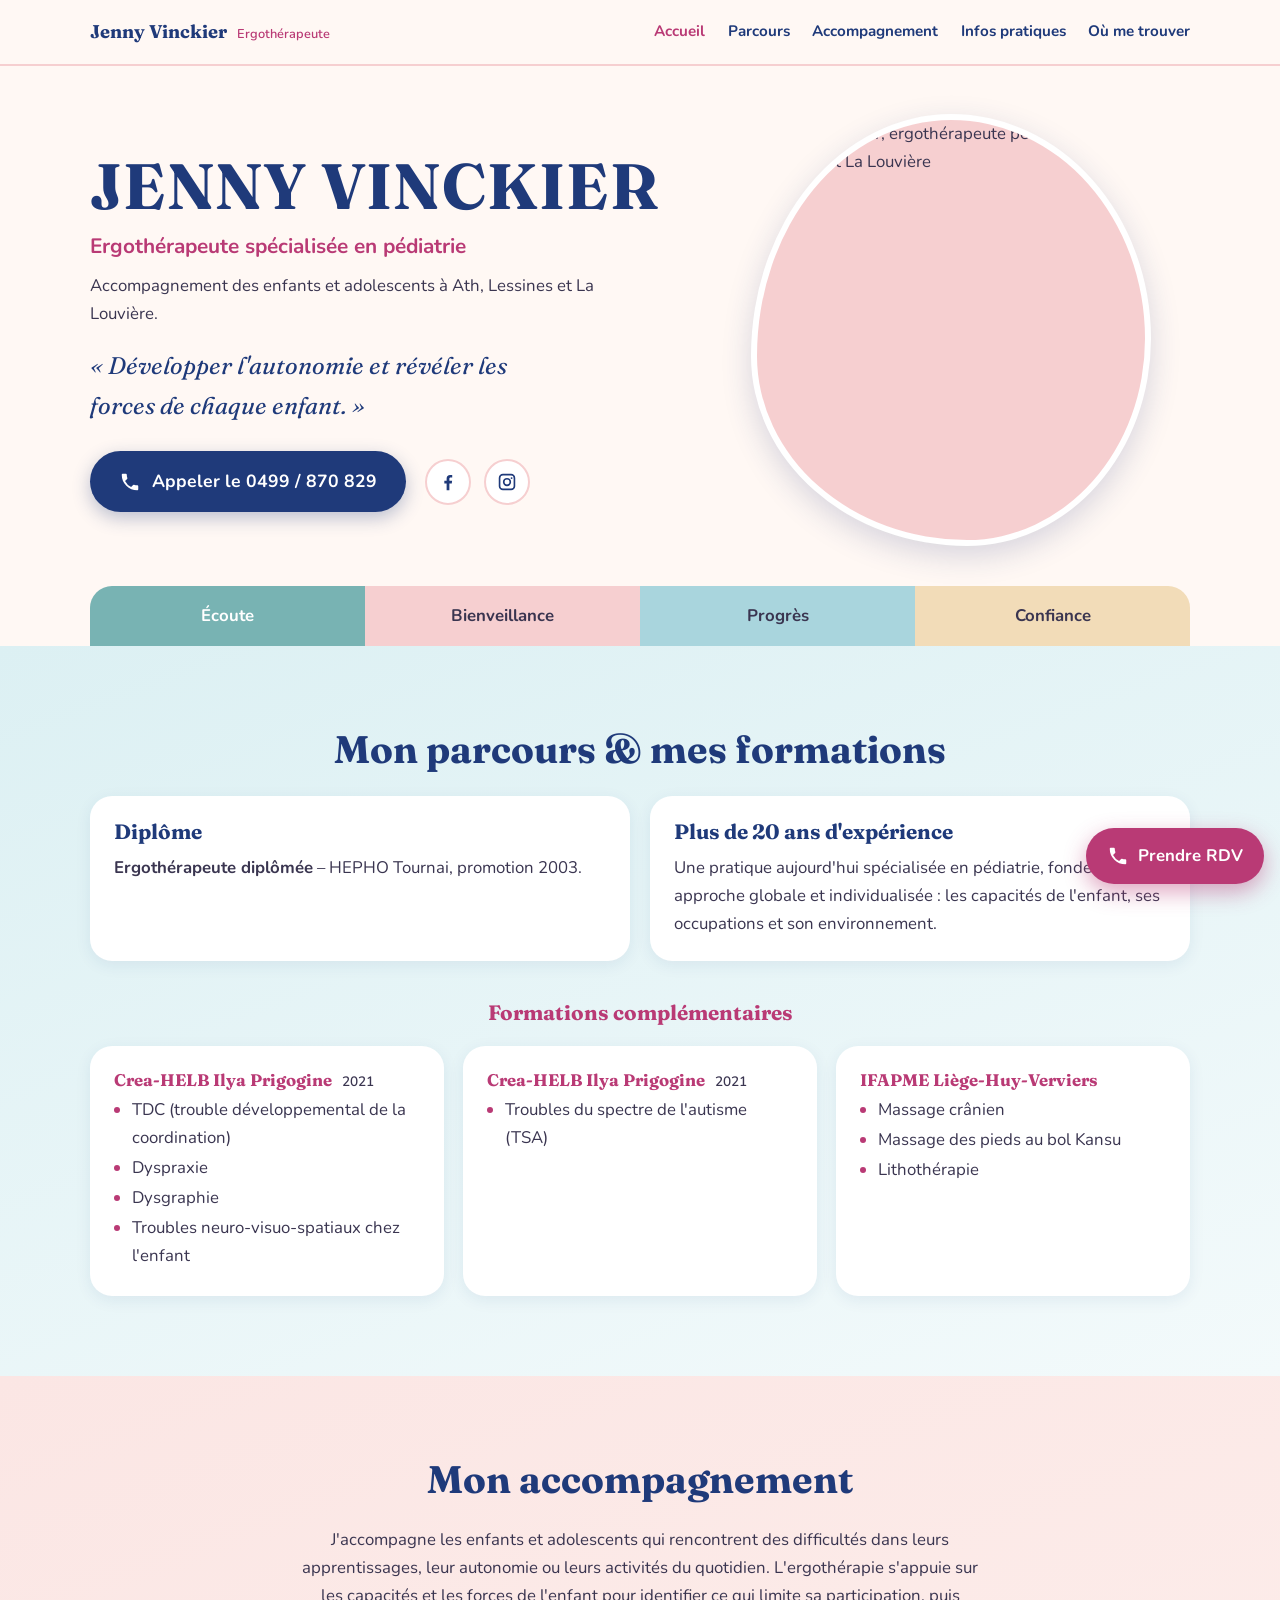
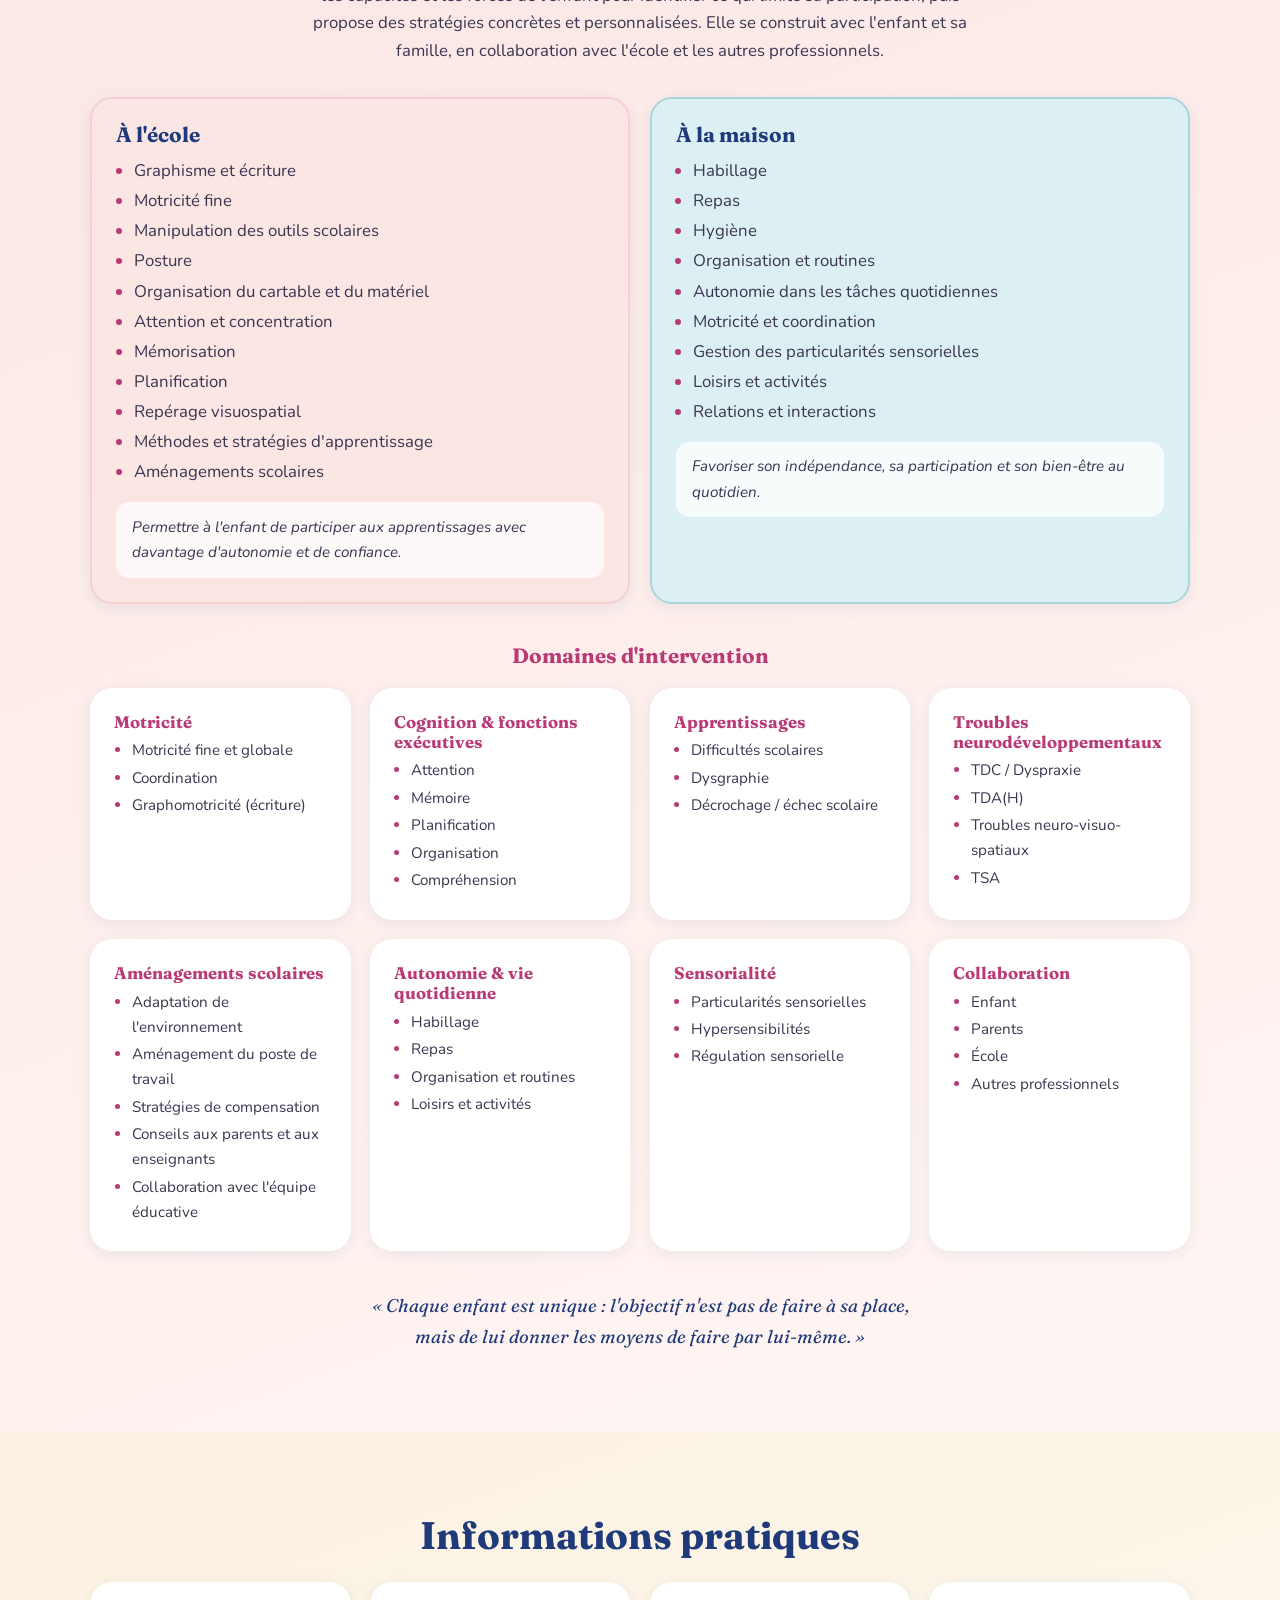
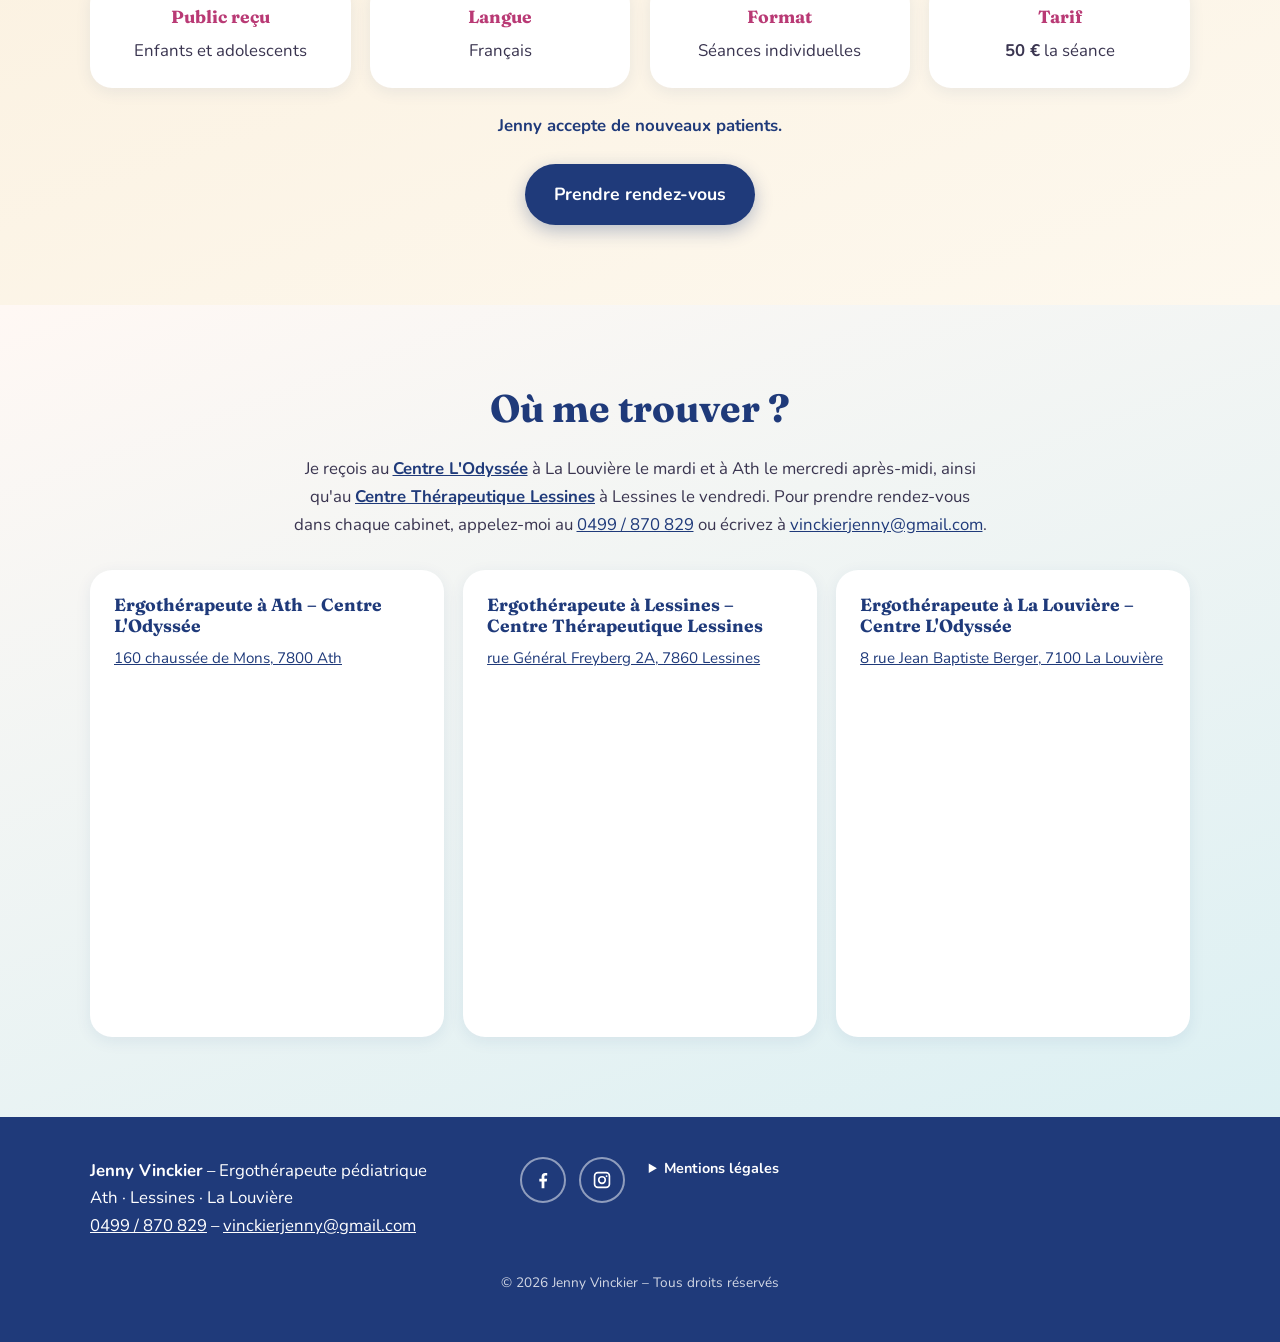
==== index.html @ 3a3913d2 "Add files via upload" ====
<!DOCTYPE html>
<html lang="fr">
<head>
<meta charset="UTF-8">
<meta name="viewport" content="width=device-width, initial-scale=1">
<title>Ergothérapeute enfant Ath, Lessines, La Louvière | Jenny Vinckier</title>
<meta name="description" content="Jenny Vinckier, ergothérapeute spécialisée en pédiatrie à Ath, Lessines et La Louvière. Accompagnement des enfants et adolescents : motricité, apprentissages, autonomie, sensorialité. 50 € la séance. Tél. 0499 870 829.">
<meta name="robots" content="index, follow">
<link rel="canonical" href="https://jennyvinckier-ergotherapeute.github.io/">
<meta property="og:type" content="website">
<meta property="og:title" content="Jenny Vinckier – Ergothérapeute pédiatrique à Ath, Lessines et La Louvière">
<meta property="og:description" content="Développer l'autonomie et révéler les forces de chaque enfant.">
<meta property="og:image" content="images/photo-jenny.jpg">
<meta property="og:locale" content="fr_BE">
<link rel="preconnect" href="https://fonts.googleapis.com">
<link rel="preconnect" href="https://fonts.gstatic.com" crossorigin>
<link href="https://fonts.googleapis.com/css2?family=Fraunces:opsz,wght@9..144,500;9..144,700&family=Nunito:wght@400;600;700&display=swap" rel="stylesheet">
<link rel="stylesheet" href="style.css">
<script type="application/ld+json">
{
  "@context": "https://schema.org",
  "@type": "MedicalBusiness",
  "name": "Jenny Vinckier – Ergothérapeute pédiatrique",
  "description": "Ergothérapeute spécialisée en pédiatrie : accompagnement des enfants et adolescents à Ath, Lessines et La Louvière.",
  "medicalSpecialty": "Ergothérapie pédiatrique",
  "telephone": "+32499870829",
  "email": "vinckierjenny@gmail.com",
  "priceRange": "50 €",
  "image": "https://jennyvinckier-ergotherapeute.github.io/images/photo-jenny.jpg",
  "url": "https://jennyvinckier-ergotherapeute.github.io/",
  "founder": { "@type": "Person", "name": "Jenny Vinckier", "jobTitle": "Ergothérapeute" },
  "areaServed": [
    { "@type": "City", "name": "Ath" },
    { "@type": "City", "name": "Lessines" },
    { "@type": "City", "name": "La Louvière" }
  ],
  "location": [
    { "@type": "Place", "name": "Centre L'Odyssée Ath", "address": { "@type": "PostalAddress", "streetAddress": "160 chaussée de Mons", "postalCode": "7800", "addressLocality": "Ath", "addressCountry": "BE" } },
    { "@type": "Place", "name": "Centre Thérapeutique Lessines", "address": { "@type": "PostalAddress", "streetAddress": "rue Général Freyberg 2A", "postalCode": "7860", "addressLocality": "Lessines", "addressCountry": "BE" } },
    { "@type": "Place", "name": "Centre L'Odyssée La Louvière", "address": { "@type": "PostalAddress", "streetAddress": "8 rue Jean Baptiste Berger", "postalCode": "7100", "addressLocality": "La Louvière", "addressCountry": "BE" } }
  ],
  "sameAs": [
    "https://www.facebook.com/profile.php?id=100088983528540",
    "https://www.instagram.com/jennyvinckier_ergo/"
  ]
}
</script>
</head>
<body>

<header class="site-header">
  <div class="wrap header-in">
    <a href="#accueil" class="brand">Jenny Vinckier <span>Ergothérapeute</span></a>
    <button class="burger" aria-label="Ouvrir le menu" aria-expanded="false" aria-controls="menu"><span></span><span></span><span></span></button>
    <nav id="menu" class="menu" aria-label="Navigation principale">
      <a href="#accueil">Accueil</a>
      <a href="#parcours">Parcours</a>
      <a href="#accompagnement">Accompagnement</a>
      <a href="#infos">Infos pratiques</a>
      <a href="#contact">Où me trouver</a>
    </nav>
  </div>
</header>

<main>
<!-- ACCUEIL -->
<section id="accueil" class="hero">
  <div class="wrap hero-in">
    <div class="hero-text">
      <h1>Jenny Vinckier<small>Ergothérapeute spécialisée en pédiatrie</small></h1>
      <p class="lead">Accompagnement des enfants et adolescents à Ath, Lessines et La Louvière.</p>
      <blockquote>« Développer l'autonomie et révéler les forces de chaque enfant. »</blockquote>
      <div class="hero-actions">
        <a class="btn" href="tel:+32499870829">
          <svg viewBox="0 0 24 24" aria-hidden="true"><path d="M6.6 10.8a15 15 0 0 0 6.6 6.6l2.2-2.2a1 1 0 0 1 1-.25 11 11 0 0 0 3.6.6 1 1 0 0 1 1 1V20a1 1 0 0 1-1 1A17 17 0 0 1 3 4a1 1 0 0 1 1-1h3.5a1 1 0 0 1 1 1c0 1.25.2 2.45.6 3.6a1 1 0 0 1-.25 1z"/></svg>
          Appeler le 0499 / 870 829
        </a>
        <div class="social">
          <a href="https://www.facebook.com/profile.php?id=100088983528540" target="_blank" rel="noopener" aria-label="Facebook de Jenny Vinckier"><svg viewBox="0 0 24 24"><path d="M13.5 21v-7.5h2.6l.4-3h-3V8.6c0-.9.3-1.5 1.5-1.5h1.6V4.4c-.3 0-1.2-.1-2.3-.1-2.3 0-3.8 1.4-3.8 3.9v2.3H8v3h2.5V21z"/></svg></a>
          <a href="https://www.instagram.com/jennyvinckier_ergo/" target="_blank" rel="noopener" aria-label="Instagram de Jenny Vinckier"><svg viewBox="0 0 24 24"><path d="M7.5 3h9A4.5 4.5 0 0 1 21 7.5v9a4.5 4.5 0 0 1-4.5 4.5h-9A4.5 4.5 0 0 1 3 16.5v-9A4.5 4.5 0 0 1 7.5 3zm0 1.8A2.7 2.7 0 0 0 4.8 7.5v9a2.7 2.7 0 0 0 2.7 2.7h9a2.7 2.7 0 0 0 2.7-2.7v-9a2.7 2.7 0 0 0-2.7-2.7zM12 7.5a4.5 4.5 0 1 1 0 9 4.5 4.5 0 0 1 0-9zm0 1.8a2.7 2.7 0 1 0 0 5.4 2.7 2.7 0 0 0 0-5.4zm5-2.6a1.05 1.05 0 1 1 0 2.1 1.05 1.05 0 0 1 0-2.1z"/></svg></a>
        </div>
      </div>
    </div>
    <div class="hero-photo">
      <img src="images/photo-jenny.jpg" alt="Jenny Vinckier, ergothérapeute pédiatrique à Ath, Lessines et La Louvière" width="480" height="520">
    </div>
  </div>
  <img class="hero-ginkgo" src="images/ginkgo-hero.png" alt="" aria-hidden="true" loading="lazy">
  <ul class="values wrap" aria-label="Mes valeurs">
    <li class="v1">Écoute</li><li class="v2">Bienveillance</li><li class="v3">Progrès</li><li class="v4">Confiance</li>
  </ul>
</section>

<!-- PARCOURS -->
<section id="parcours" class="band band-blue">
  <div class="wrap">
    <h2>Mon parcours &amp; mes formations</h2>
    <div class="grid-2">
      <article class="card">
        <h3>Diplôme</h3>
        <p><strong>Ergothérapeute diplômée</strong> – HEPHO Tournai, promotion 2003.</p>
      </article>
      <article class="card">
        <h3>Plus de 20 ans d'expérience</h3>
        <p>Une pratique aujourd'hui spécialisée en pédiatrie, fondée sur une approche globale et individualisée : les capacités de l'enfant, ses occupations et son environnement.</p>
      </article>
    </div>
    <h3 class="sub">Formations complémentaires</h3>
    <div class="formations">
      <article class="card formation">
        <img src="images/logo-crea.png" alt="Logo Crea-HELB Ilya Prigogine" width="114" height="72">
        <div><h4>Crea-HELB Ilya Prigogine <em>2021</em></h4>
          <ul><li>TDC (trouble développemental de la coordination)</li><li>Dyspraxie</li><li>Dysgraphie</li><li>Troubles neuro-visuo-spatiaux chez l'enfant</li></ul></div>
      </article>
      <article class="card formation">
        <img src="images/logo-crea.png" alt="Logo Crea-HELB Ilya Prigogine" width="114" height="72">
        <div><h4>Crea-HELB Ilya Prigogine <em>2021</em></h4>
          <ul><li>Troubles du spectre de l'autisme (TSA)</li></ul></div>
      </article>
      <article class="card formation">
        <img src="images/logo-ifapme.png" alt="Logo IFAPME Liège-Huy-Verviers" width="95" height="72">
        <div><h4>IFAPME Liège-Huy-Verviers</h4>
          <ul><li>Massage crânien</li><li>Massage des pieds au bol Kansu</li><li>Lithothérapie</li></ul></div>
      </article>
    </div>
  </div>
</section>

<!-- ACCOMPAGNEMENT -->
<section id="accompagnement" class="band band-pink">
  <div class="wrap">
    <h2>Mon accompagnement</h2>
    <p class="intro">J'accompagne les enfants et adolescents qui rencontrent des difficultés dans leurs apprentissages, leur autonomie ou leurs activités du quotidien. L'ergothérapie s'appuie sur les capacités et les forces de l'enfant pour identifier ce qui limite sa participation, puis propose des stratégies concrètes et personnalisées. Elle se construit avec l'enfant et sa famille, en collaboration avec l'école et les autres professionnels.</p>
    <div class="grid-2">
      <article class="card tint-pink">
        <img class="deco" src="images/icon-ecole.png" alt="Illustration d'une école" width="72" height="72">
        <h3>À l'école</h3>
        <ul>
          <li>Graphisme et écriture</li><li>Motricité fine</li><li>Manipulation des outils scolaires</li><li>Posture</li><li>Organisation du cartable et du matériel</li><li>Attention et concentration</li><li>Mémorisation</li><li>Planification</li><li>Repérage visuospatial</li><li>Méthodes et stratégies d'apprentissage</li><li>Aménagements scolaires</li>
        </ul>
        <p class="goal">Permettre à l'enfant de participer aux apprentissages avec davantage d'autonomie et de confiance.</p>
      </article>
      <article class="card tint-blue">
        <img class="deco" src="images/icon-maison.png" alt="Illustration d'une maison" width="72" height="72">
        <h3>À la maison</h3>
        <ul>
          <li>Habillage</li><li>Repas</li><li>Hygiène</li><li>Organisation et routines</li><li>Autonomie dans les tâches quotidiennes</li><li>Motricité et coordination</li><li>Gestion des particularités sensorielles</li><li>Loisirs et activités</li><li>Relations et interactions</li>
        </ul>
        <p class="goal">Favoriser son indépendance, sa participation et son bien-être au quotidien.</p>
      </article>
    </div>

    <h3 class="sub">Domaines d'intervention</h3>
    <div class="domaines">
      <article class="card"><img src="images/icon-motricite.png" alt="Icône motricité : main" width="48" height="48"><h4>Motricité</h4><ul><li>Motricité fine et globale</li><li>Coordination</li><li>Graphomotricité (écriture)</li></ul></article>
      <article class="card"><img src="images/icon-cognition.png" alt="Icône cognition : cerveau" width="48" height="48"><h4>Cognition &amp; fonctions exécutives</h4><ul><li>Attention</li><li>Mémoire</li><li>Planification</li><li>Organisation</li><li>Compréhension</li></ul></article>
      <article class="card"><img src="images/icon-apprentissages.png" alt="Icône apprentissages : livre ouvert" width="48" height="48"><h4>Apprentissages</h4><ul><li>Difficultés scolaires</li><li>Dysgraphie</li><li>Décrochage / échec scolaire</li></ul></article>
      <article class="card"><img src="images/icon-neuro.png" alt="Icône troubles neurodéveloppementaux : étoile" width="48" height="48"><h4>Troubles neurodéveloppementaux</h4><ul><li>TDC / Dyspraxie</li><li>TDA(H)</li><li>Troubles neuro-visuo-spatiaux</li><li>TSA</li></ul></article>
      <article class="card"><img src="images/icon-amenagements.png" alt="Icône aménagements scolaires : cartable" width="48" height="48"><h4>Aménagements scolaires</h4><ul><li>Adaptation de l'environnement</li><li>Aménagement du poste de travail</li><li>Stratégies de compensation</li><li>Conseils aux parents et aux enseignants</li><li>Collaboration avec l'équipe éducative</li></ul></article>
      <article class="card"><img src="images/icon-autonomie.png" alt="Icône autonomie et vie quotidienne : maison" width="48" height="48"><h4>Autonomie &amp; vie quotidienne</h4><ul><li>Habillage</li><li>Repas</li><li>Organisation et routines</li><li>Loisirs et activités</li></ul></article>
      <article class="card"><img src="images/icon-sensorialite.png" alt="Icône sensorialité : oreille" width="48" height="48"><h4>Sensorialité</h4><ul><li>Particularités sensorielles</li><li>Hypersensibilités</li><li>Régulation sensorielle</li></ul></article>
      <article class="card"><img src="images/icon-collaboration.png" alt="Icône collaboration : groupe de personnes" width="48" height="48"><h4>Collaboration</h4><ul><li>Enfant</li><li>Parents</li><li>École</li><li>Autres professionnels</li></ul></article>
    </div>
    <p class="quote">« Chaque enfant est unique : l'objectif n'est pas de faire à sa place, mais de lui donner les moyens de faire par lui-même. »</p>
  </div>
</section>

<!-- INFOS PRATIQUES -->
<section id="infos" class="band band-beige">
  <div class="wrap">
    <h2>Informations pratiques</h2>
    <div class="infos">
      <article class="card"><img src="images/icon-public.png" alt="Icône public : enfants et adolescents" width="48" height="48"><h3>Public reçu</h3><p>Enfants et adolescents</p></article>
      <article class="card"><img src="images/icon-langue.png" alt="Icône langue" width="48" height="48"><h3>Langue</h3><p>Français</p></article>
      <article class="card"><img src="images/icon-format.png" alt="Icône séance individuelle" width="48" height="48"><h3>Format</h3><p>Séances individuelles</p></article>
      <article class="card"><img src="images/icon-tarif.png" alt="Icône tarif" width="48" height="48"><h3>Tarif</h3><p><strong>50 €</strong> la séance</p></article>
    </div>
    <p class="accept">Jenny accepte de nouveaux patients.</p>
    <p class="center"><a class="btn" href="tel:+32499870829">Prendre rendez-vous</a></p>
  </div>
</section>

<!-- CONTACT -->
<section id="contact" class="band band-cream">
  <div class="wrap">
    <h2>Où me trouver ?</h2>
    <p class="intro">Je reçois au <strong><a href="https://www.centre-odyssee.be/" target="_blank">Centre L'Odyssée</a></strong> à La Louvière le mardi et à Ath le mercredi après-midi, ainsi qu'au <strong><a href="https://centre-therapeutique-lessines.be/" target="_blank">Centre Thérapeutique Lessines</a></strong> à Lessines le vendredi. Pour prendre rendez-vous dans chaque cabinet, appelez-moi au <a href="tel:+32499870829">0499 / 870 829</a> ou écrivez à <a href="mailto:vinckierjenny@gmail.com">vinckierjenny@gmail.com</a>.</p>
    <div class="maps">
      <article class="card">
        <h3>Ergothérapeute à Ath – Centre L'Odyssée</h3><p class="addr"><a href="https://maps.app.goo.gl/SkFaLU2cPeMNCZD1A" target="_blank" rel="noopener">160 chaussée de Mons, 7800 Ath</a></p>
        <iframe title="Carte Google Maps : Centre L'Odyssée, Ath" loading="lazy" referrerpolicy="no-referrer-when-downgrade" src="https://www.google.com/maps?q=Centre%20L%27Odyss%C3%A9e%2C%20160%20chauss%C3%A9e%20de%20Mons%2C%207800%20Ath%2C%20Belgique&output=embed"></iframe>
      </article>
      <article class="card">
        <h3>Ergothérapeute à Lessines – Centre Thérapeutique Lessines</h3><p class="addr"><a href="https://www.google.com/maps/search/?api=1&amp;query=rue%20G%C3%A9n%C3%A9ral%20Freyberg%202A%2C%207860%20Lessines" target="_blank" rel="noopener">rue Général Freyberg 2A, 7860 Lessines</a></p>
        <iframe title="Carte Google Maps : Centre Thérapeutique Lessines" loading="lazy" referrerpolicy="no-referrer-when-downgrade" src="https://www.google.com/maps?q=Centre%20Th%C3%A9rapeutique%2C%20rue%20G%C3%A9n%C3%A9ral%20Freyberg%202A%2C%207860%20Lessines%2C%20Belgique&output=embed"></iframe>
      </article>
      <article class="card">
        <h3>Ergothérapeute à La Louvière – Centre L'Odyssée</h3><p class="addr"><a href="https://www.google.com/maps/search/?api=1&amp;query=8%20rue%20Jean%20Baptiste%20Berger%2C%207100%20La%20Louvi%C3%A8re" target="_blank" rel="noopener">8 rue Jean Baptiste Berger, 7100 La Louvière</a></p>
        <iframe title="Carte Google Maps : La Louvière" loading="lazy" referrerpolicy="no-referrer-when-downgrade" src="https://www.google.com/maps?q=Centre%20L%27Odyss%C3%A9e%2C%208%20rue%20Jean%20Baptiste%20Berger%2C%207100%20La%20Louvi%C3%A8re%2C%20Belgique&output=embed"></iframe>
      </article>
    </div>
  </div>
</section>
</main>

<footer class="site-footer">
  <div class="wrap foot-in">
    <div>
      <strong>Jenny Vinckier</strong> – Ergothérapeute pédiatrique<br>
      Ath · Lessines · La Louvière<br>
      <a href="tel:+32499870829">0499 / 870 829</a> – <a href="mailto:vinckierjenny@gmail.com">vinckierjenny@gmail.com</a>
    </div>
    <div class="social">
      <a href="https://www.facebook.com/profile.php?id=100088983528540" target="_blank" rel="noopener" aria-label="Facebook"><svg viewBox="0 0 24 24"><path d="M13.5 21v-7.5h2.6l.4-3h-3V8.6c0-.9.3-1.5 1.5-1.5h1.6V4.4c-.3 0-1.2-.1-2.3-.1-2.3 0-3.8 1.4-3.8 3.9v2.3H8v3h2.5V21z"/></svg></a>
      <a href="https://www.instagram.com/jennyvinckier_ergo/" target="_blank" rel="noopener" aria-label="Instagram"><svg viewBox="0 0 24 24"><path d="M7.5 3h9A4.5 4.5 0 0 1 21 7.5v9a4.5 4.5 0 0 1-4.5 4.5h-9A4.5 4.5 0 0 1 3 16.5v-9A4.5 4.5 0 0 1 7.5 3zm0 1.8A2.7 2.7 0 0 0 4.8 7.5v9a2.7 2.7 0 0 0 2.7 2.7h9a2.7 2.7 0 0 0 2.7-2.7v-9a2.7 2.7 0 0 0-2.7-2.7zM12 7.5a4.5 4.5 0 1 1 0 9 4.5 4.5 0 0 1 0-9zm0 1.8a2.7 2.7 0 1 0 0 5.4 2.7 2.7 0 0 0 0-5.4zm5-2.6a1.05 1.05 0 1 1 0 2.1 1.05 1.05 0 0 1 0-2.1z"/></svg></a>
    </div>
    <details class="legal">
      <summary>Mentions légales</summary>
      <p>Éditrice du site : Jenny Vinckier, ergothérapeute. Contact : vinckierjenny@gmail.com – 0499 / 870 829. <!--N° d'entreprise (BCE) : [à compléter]. N° INAMI : [à compléter]. -->Hébergement : GitHub Pages (GitHub, Inc., San Francisco, États-Unis). Les cartes sont fournies par Google Maps. Ce site ne remplace pas un avis médical. Photos et illustrations : © Jenny Vinckier.</p>
    </details>
  </div>
  <p class="copy">© <span id="year">2026</span> Jenny Vinckier – Tous droits réservés</p>
</footer>

<a class="fab" href="tel:+32499870829" aria-label="Prendre rendez-vous par téléphone">
  <svg viewBox="0 0 24 24" aria-hidden="true"><path d="M6.6 10.8a15 15 0 0 0 6.6 6.6l2.2-2.2a1 1 0 0 1 1-.25 11 11 0 0 0 3.6.6 1 1 0 0 1 1 1V20a1 1 0 0 1-1 1A17 17 0 0 1 3 4a1 1 0 0 1 1-1h3.5a1 1 0 0 1 1 1c0 1.25.2 2.45.6 3.6a1 1 0 0 1-.25 1z"/></svg>
  Prendre RDV
</a>

<script src="script.js"></script>
</body>
</html>
---- style.css ----
:root{
  --navy:#1f3a7a;      /* titre "Jenny Vinckier" */
  --magenta:#b93a75;   /* sous-titres */
  --rose:#f6cfd0;      /* saumon / rose du flyer */
  --rose-l:#fbe6e4;
  --bleu:#a9d5dd;      /* bleu pastel */
  --bleu-l:#dcf0f3;
  --beige:#f2dcb8;
  --beige-l:#fbf1e0;
  --teal:#78b3b3;
  --creme:#fff8f4;
  --texte:#3a3550;
  --r:22px;
  font-size:100%;
}
*{box-sizing:border-box;margin:0}
html{scroll-behavior:smooth;scroll-padding-top:76px}
body{font-family:'Nunito',system-ui,sans-serif;color:var(--texte);background:var(--creme);line-height:1.65;font-size:1.05rem}
img{max-width:100%;height:auto;display:block}
img.hidden{display:none}
a{color:var(--navy)}
h1,h2,h3,h4{font-family:'Fraunces',Georgia,serif;color:var(--navy);line-height:1.2}
h2{font-size:clamp(1.7rem,4.5vw,2.4rem);text-align:center;margin-bottom:1.5rem}
h3{font-size:1.3rem;margin-bottom:.6rem}
h4{font-size:1.05rem;color:var(--magenta);margin-bottom:.4rem}
h3.sub{text-align:center;margin:2.5rem 0 1.2rem;color:var(--magenta)}
ul{padding-left:1.1rem}
li::marker{color:var(--magenta)}
li{margin:.15rem 0}
.wrap{width:min(1100px,100% - 2rem);margin-inline:auto}
:focus-visible{outline:3px solid var(--navy);outline-offset:3px}

/* Header */
.site-header{position:sticky;top:0;z-index:50;background:rgba(255,248,244,.94);backdrop-filter:blur(8px);border-bottom:2px solid var(--rose)}
.header-in{display:flex;align-items:center;justify-content:space-between;min-height:64px}
.brand{font-family:'Fraunces',serif;font-weight:700;color:var(--navy);text-decoration:none;font-size:1.15rem}
.brand span{font-family:'Nunito',sans-serif;font-weight:600;font-size:.8rem;color:var(--magenta);margin-left:.4rem}
.burger{display:flex;flex-direction:column;gap:5px;background:none;border:0;padding:.6rem;cursor:pointer}
.burger span{width:26px;height:3px;border-radius:3px;background:var(--navy);transition:.25s}
.burger[aria-expanded="true"] span:nth-child(1){transform:translateY(8px) rotate(45deg)}
.burger[aria-expanded="true"] span:nth-child(2){opacity:0}
.burger[aria-expanded="true"] span:nth-child(3){transform:translateY(-8px) rotate(-45deg)}
.menu{position:absolute;top:100%;left:0;right:0;background:var(--creme);display:none;flex-direction:column;padding:.5rem 1rem 1rem;border-bottom:2px solid var(--rose)}
.menu.open{display:flex}
.menu a{padding:.8rem .5rem;text-decoration:none;font-weight:700;border-bottom:1px dashed var(--rose)}
.menu a.active{color:var(--magenta)}

/* Hero */
.hero{background:radial-gradient(circle at 90% 5%,var(--bleu) 0,transparent 40%),radial-gradient(circle at 0 30%,var(--rose) 0,transparent 45%),var(--creme);padding:2rem 0 0}
.hero-in{display:grid;gap:2rem;align-items:center}
.hero-photo{order:-1;justify-self:center;width:min(300px,75%)}
.hero-photo img{aspect-ratio:1/1.08;object-fit:cover;border-radius:50% 50% 46% 54%/56% 52% 48% 44%;border:6px solid #fff;box-shadow:0 10px 30px rgba(31,58,122,.18);background:var(--rose)}
h1{font-size:clamp(2.4rem,9vw,4rem);text-transform:uppercase;letter-spacing:.02em;text-align:center}
h1 small{display:block;text-transform:none;font-family:'Nunito',sans-serif;font-size:clamp(1rem,3.4vw,1.3rem);letter-spacing:0;color:var(--magenta);margin-top:.6rem;font-weight:700}
.hero-text{text-align:center}
.lead{margin:.8rem 0 1.2rem}
blockquote{font-family:'Fraunces',serif;font-style:italic;font-size:clamp(1.15rem,3.6vw,1.5rem);color:var(--navy);margin:0 auto 1.6rem;max-width:30ch}
.hero-actions{display:flex;flex-direction:column;align-items:center;gap:1.2rem}
.btn{display:inline-flex;align-items:center;gap:.7rem;background:var(--navy);color:#fff;text-decoration:none;font-weight:700;font-size:1.1rem;padding:1rem 1.8rem;border-radius:999px;box-shadow:0 6px 18px rgba(31,58,122,.3);transition:transform .2s}
.btn:hover{transform:translateY(-2px)}
.btn svg{width:22px;height:22px;fill:currentColor}
.social{display:flex;gap:.8rem;justify-content:center}
.social a{width:46px;height:46px;border-radius:50%;background:#fff;border:2px solid var(--rose);display:grid;place-items:center;transition:.2s}
.social a:hover{background:var(--rose)}
.social svg{width:22px;height:22px;fill:var(--navy)}
.values{list-style:none;padding:0;display:grid;grid-template-columns:1fr 1fr;margin-top:2.5rem;border-radius:var(--r) var(--r) 0 0;overflow:hidden;text-align:center;font-weight:700}
.values li{padding:1rem .5rem;margin:0}
.v1{background:var(--teal);color:#fff}.v2{background:var(--rose)}.v3{background:var(--bleu)}.v4{background:var(--beige)}

/* Bandes */
.band{padding:3.5rem 0}
.band-blue{background:linear-gradient(160deg,var(--bleu-l),var(--bleu-l) 60%,#eaf6f8)}
.band-pink{background:linear-gradient(160deg,var(--rose-l),#fff1ee)}
.band-beige{background:linear-gradient(160deg,var(--beige-l),#fdf6ea)}
.intro{max-width:70ch;margin:0 auto 2rem;text-align:center}
.center{text-align:center;margin-top:1.5rem}

/* Cartes */
.grid-2,.formations,.domaines,.infos,.maps{display:grid;gap:1.2rem}
.card{background:#fff;border-radius:var(--r);padding:1.5rem;box-shadow:0 4px 16px rgba(31,58,122,.08);position:relative}
.card.tint-pink{background:var(--rose-l);border:2px solid var(--rose)}
.card.tint-blue{background:var(--bleu-l);border:2px solid var(--bleu)}
.card>.deco{width:64px;height:64px;object-fit:contain;margin-bottom:.6rem}
.goal{margin-top:1rem;padding:.8rem 1rem;border-radius:14px;background:rgba(255,255,255,.75);font-style:italic;font-size:.95rem}
.formation{display:flex;gap:1rem;align-items:flex-start}
.formation img{width:64px;height:64px;object-fit:contain;flex:none}
.formation h4 em{font-style:normal;color:var(--texte);font-family:'Nunito',sans-serif;font-weight:600;font-size:.85rem;margin-left:.4rem}
.domaines .card img,.infos .card img{width:48px;height:48px;object-fit:contain;margin-bottom:.5rem}
.domaines ul{font-size:.95rem}
.infos .card{text-align:center}
.infos .card img{margin-inline:auto}
.infos h3{font-size:1.1rem;color:var(--magenta)}
.accept{text-align:center;font-weight:700;margin-top:1.5rem;color:var(--navy)}
.quote{text-align:center;font-family:'Fraunces',serif;font-style:italic;color:var(--navy);font-size:1.15rem;margin:2.5rem auto 0;max-width:46ch}
.maps iframe{width:100%;height:280px;border:0;border-radius:14px;margin-top:.4rem}
.maps h3{font-size:1.1rem}

/* Footer */
.site-footer{background:var(--navy);color:#fff;padding:2.5rem 0 5.5rem}
.site-footer a{color:#fff}
.foot-in{display:grid;gap:1.5rem}
.site-footer .social a{background:transparent;border-color:rgba(255,255,255,.5)}
.site-footer .social svg{fill:#fff}
.site-footer .social a:hover{background:rgba(255,255,255,.15)}
.social{justify-content:flex-start}
.hero .social{justify-content:center}
.legal{font-size:.9rem}
.legal summary{cursor:pointer;font-weight:700}
.legal p{margin-top:.6rem;opacity:.9}
.copy{text-align:center;font-size:.85rem;opacity:.8;margin-top:2rem}

/* Bouton flottant */
.fab{position:fixed;right:1rem;bottom:1rem;z-index:60;display:flex;align-items:center;gap:.6rem;background:var(--magenta);color:#fff;text-decoration:none;font-weight:700;padding:.9rem 1.3rem;border-radius:999px;box-shadow:0 8px 22px rgba(185,58,117,.45)}
.fab svg{width:22px;height:22px;fill:#fff}
.fab:hover{filter:brightness(1.08)}

/* Tablette / PC */
@media(min-width:768px){
  .burger{display:none}
  .menu{position:static;display:flex;flex-direction:row;gap:1.4rem;padding:0;border:0;background:none}
  .menu a{border:0;padding:.4rem 0;font-size:.95rem}
  .menu a:hover{color:var(--magenta)}
  .hero{padding-top:3rem}
  .hero-in{grid-template-columns:1.2fr 1fr;gap:3rem}
  .hero-photo{order:0;width:100%;max-width:400px}
  .hero-text{text-align:left}
  h1{text-align:left}
  blockquote{margin-inline:0}
  .hero-actions{flex-direction:row;align-items:center}
  .values{grid-template-columns:repeat(4,1fr)}
  .band{padding:5rem 0}
  .grid-2{grid-template-columns:1fr 1fr}
  .formations{grid-template-columns:repeat(3,1fr)}
  .formation{flex-direction:column}
  .domaines{grid-template-columns:repeat(2,1fr)}
  .infos{grid-template-columns:repeat(4,1fr)}
  .maps{grid-template-columns:repeat(3,1fr)}
  .maps iframe{height:320px}
  .foot-in{grid-template-columns:1.5fr auto 2fr;align-items:start}
  .site-footer{padding-bottom:3rem}
}
@media(min-width:1000px){.domaines{grid-template-columns:repeat(4,1fr)}}
@media(prefers-reduced-motion:reduce){html{scroll-behavior:auto}*{transition:none!important}}

/* ===== Fonds décoratifs =====
   - bg-base.svg : fond "papier" pastel fourni, utilisé pour l'accueil
   - ginkgo-hero.png : branche de ginkgo fournie, posée dans l'accueil
   - deco-leaf / deco-heart / deco-bear : petites touches fines et discrètes
     (opacité déjà réglée dans les SVG eux-mêmes) pour les autres sections */
.addr{font-size:.95rem;margin-bottom:.4rem}

.hero{position:relative;overflow:hidden;background:url(images/bg-base.svg) top center/cover no-repeat,var(--creme)}
.hero-ginkgo{position:absolute;top:-4px;right:-16px;width:120px;pointer-events:none;z-index:0;opacity:.75}
.hero-in,.hero .values{position:relative;z-index:1}

.band{background-repeat:no-repeat;background-color:var(--creme)}
.band-blue{background:url(images/deco-leaf.svg) top right 18px/110px auto no-repeat,linear-gradient(160deg,var(--bleu-l),#f3fafb)}
.band-pink{background:url(images/deco-bear.svg) bottom left 18px/100px auto no-repeat,linear-gradient(160deg,var(--rose-l),#fff6f3)}
.band-beige{background:url(images/deco-heart.svg) top right 18px/90px auto no-repeat,linear-gradient(160deg,var(--beige-l),#fdf8ee)}
.band-cream{background:url(images/deco-leaf.svg) bottom left 18px/110px auto no-repeat,linear-gradient(160deg,var(--creme),var(--bleu-l))}
@media(min-width:768px){
  .hero-ginkgo{width:230px;top:-10px;right:-18px}
  .band-blue,.band-pink,.band-beige,.band-cream{background-size:150px auto,cover}
}
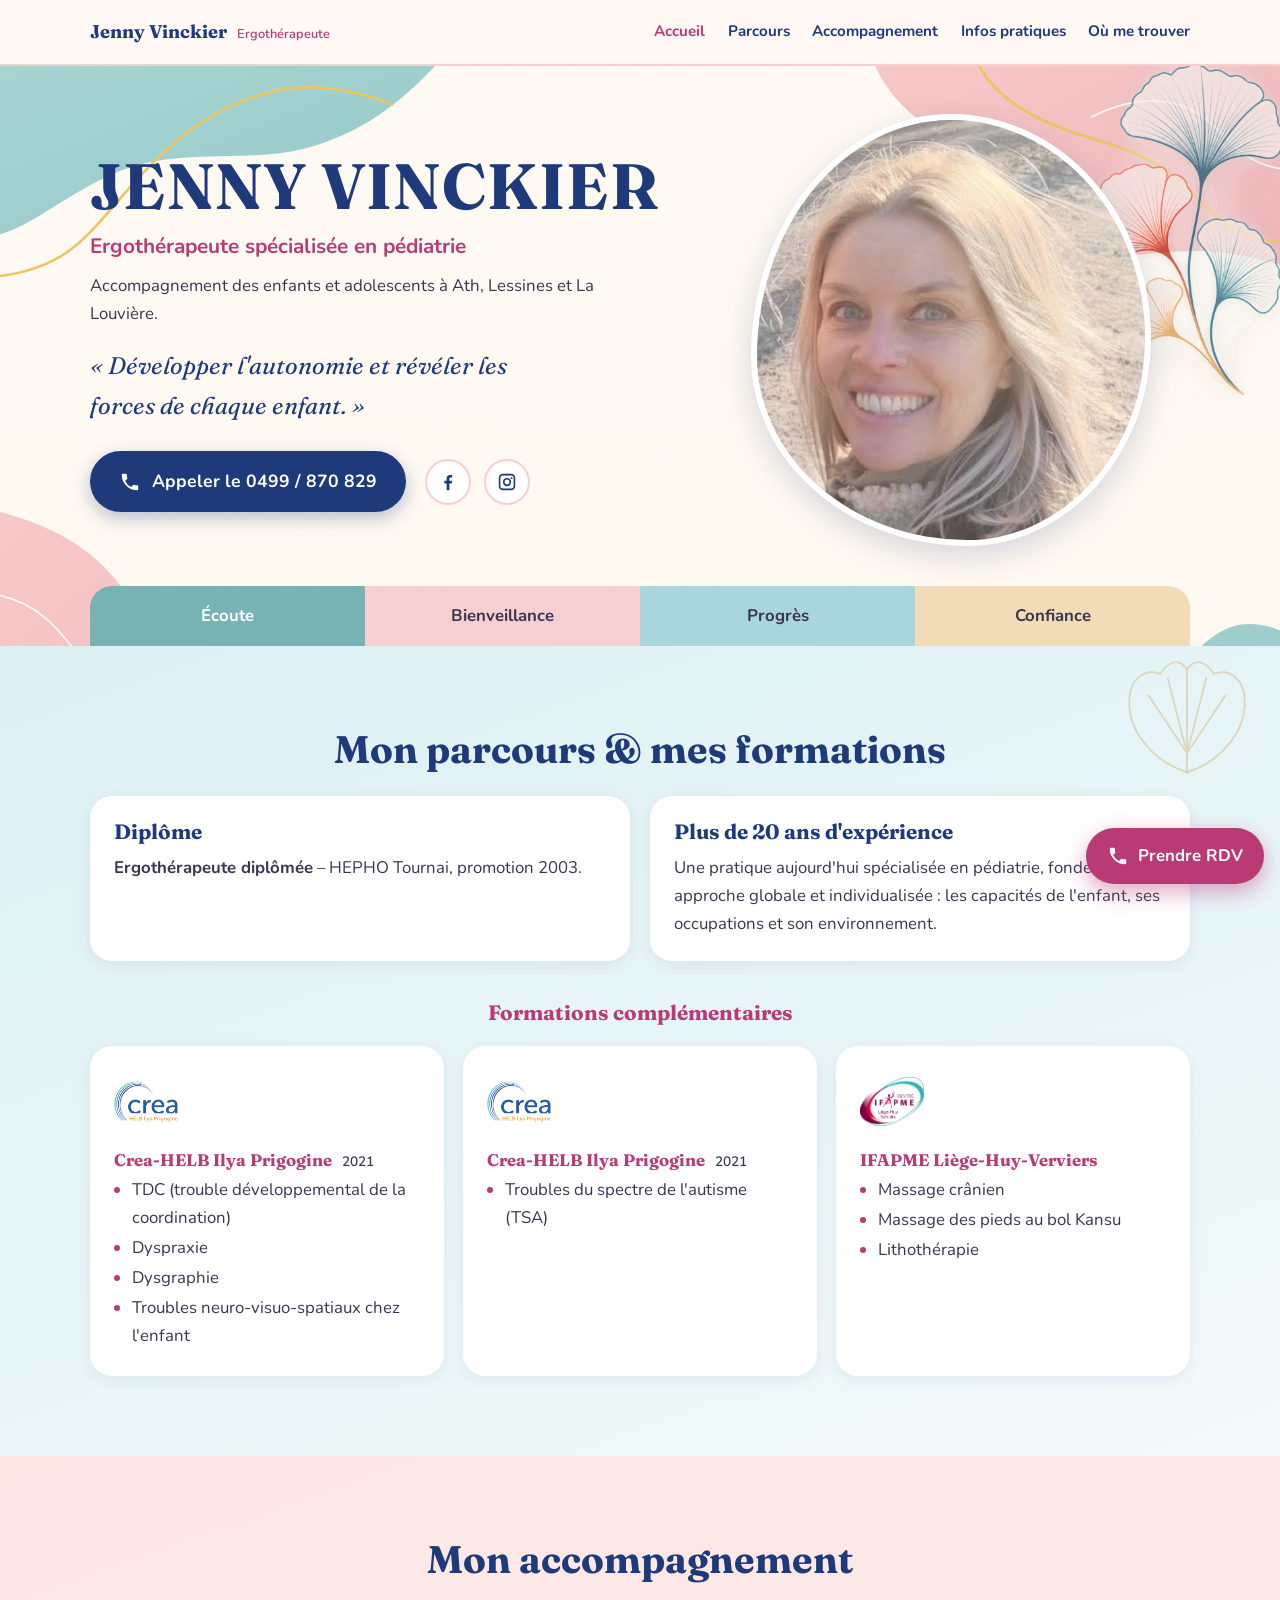
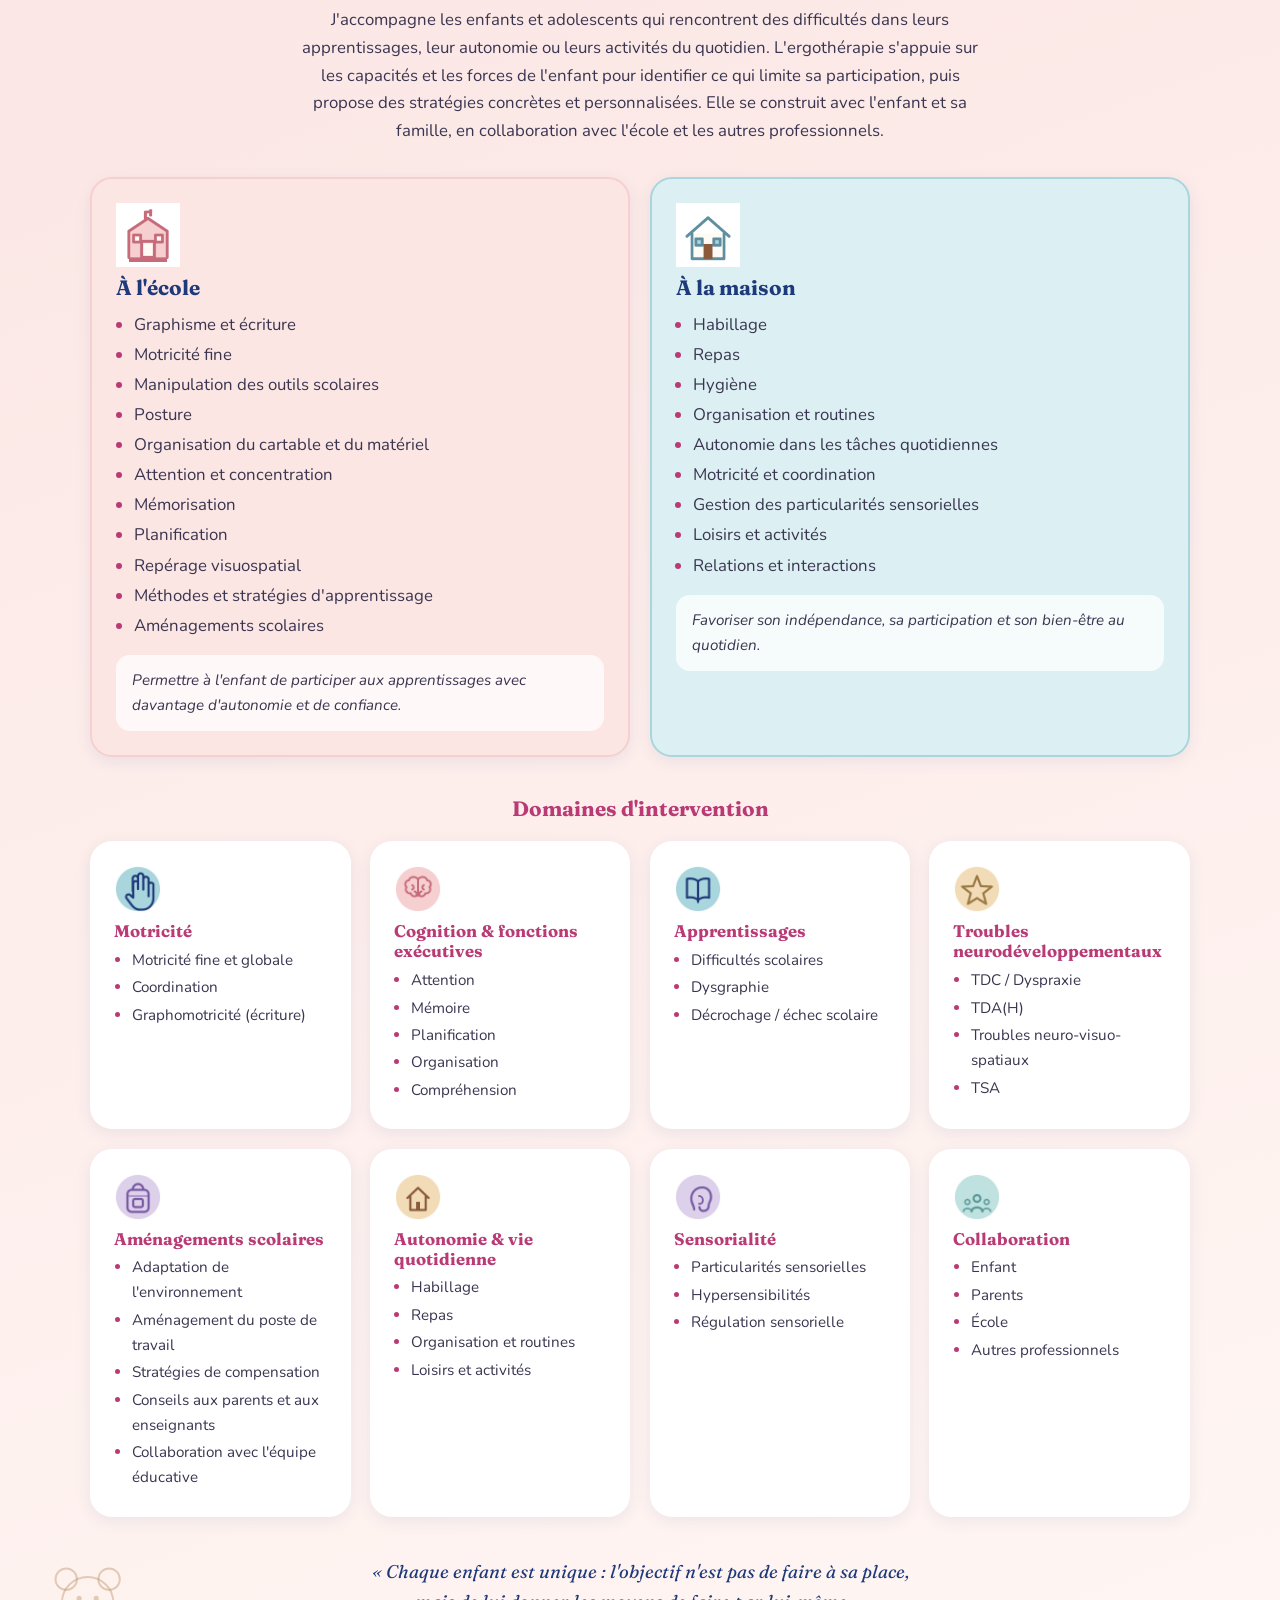
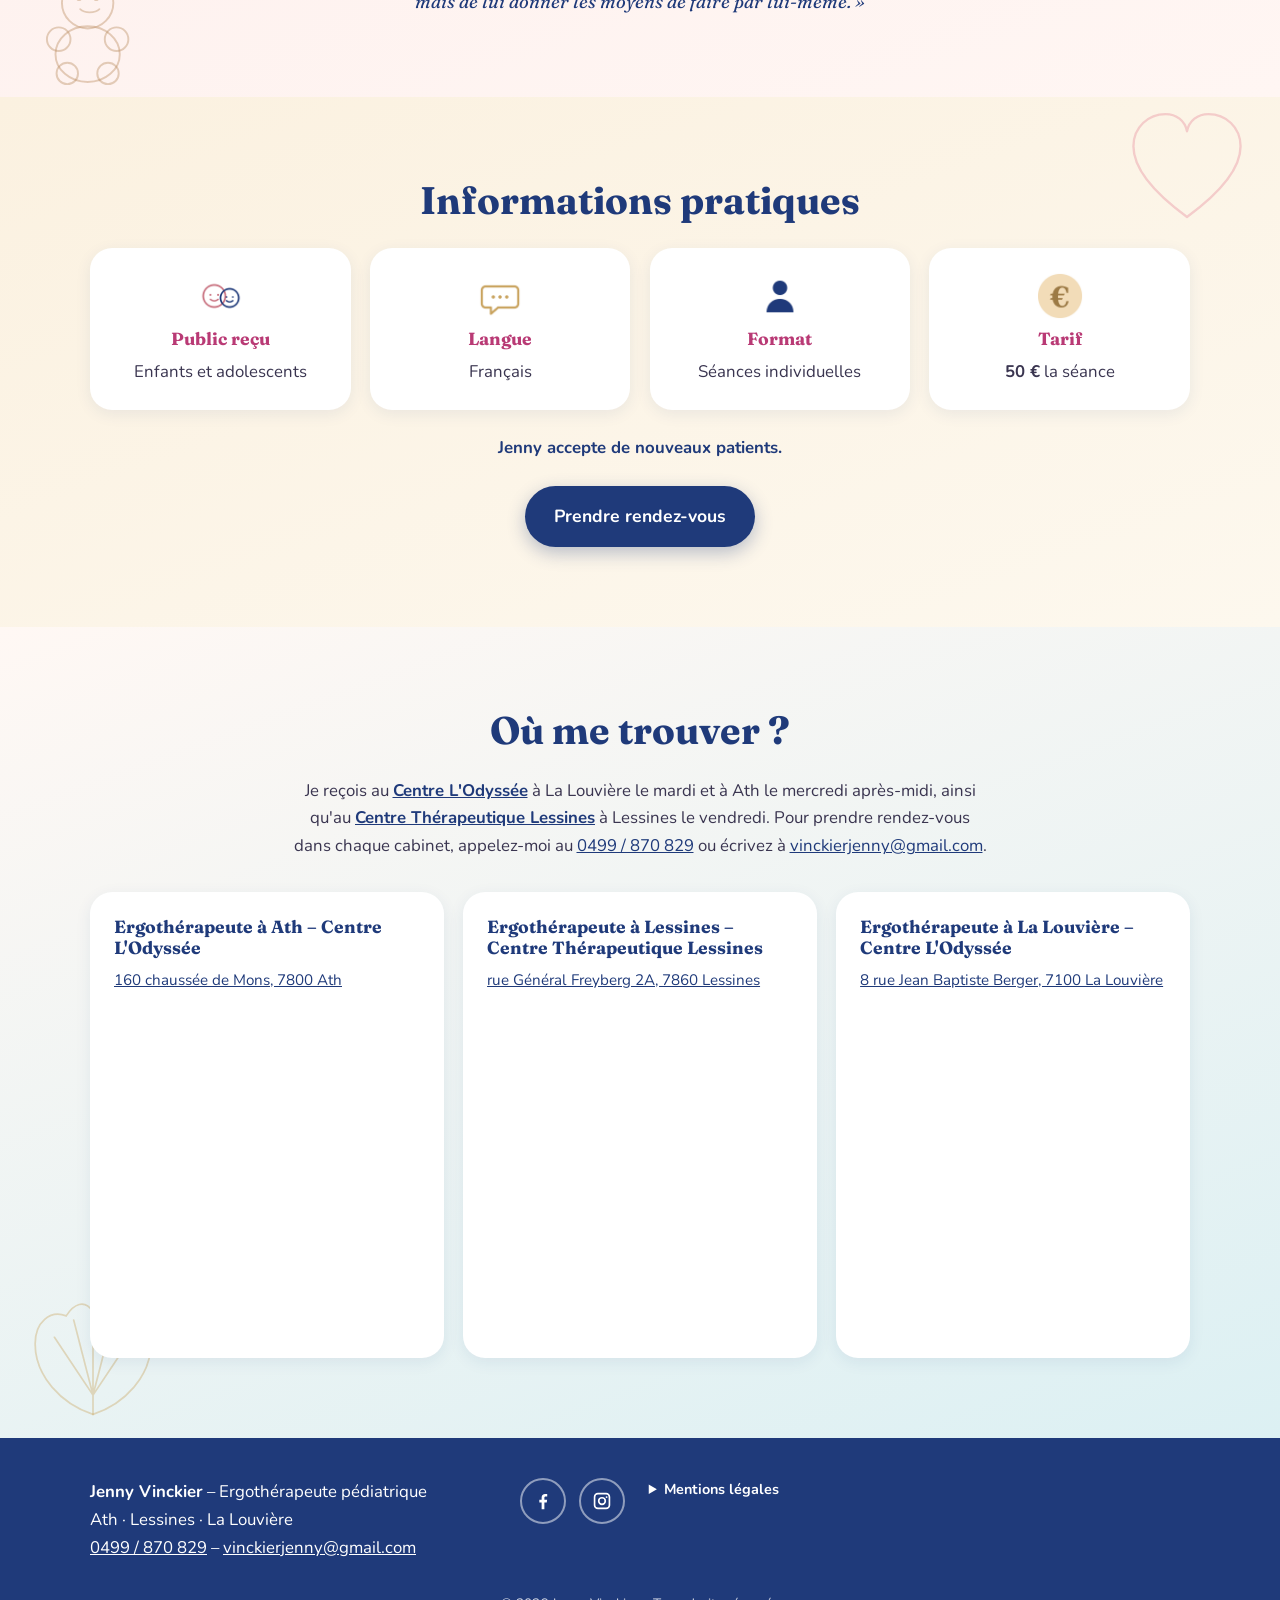
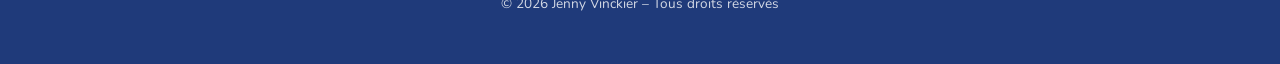
==== commit e026698f: "Update canonical URL" ====
--- a/index.html
+++ b/index.html
@@ -26,8 +26,8 @@
   "telephone": "+32499870829",
   "email": "vinckierjenny@gmail.com",
   "priceRange": "50 €",
-  "image": "https://jennyvinckier-ergotherapeute.github.io/images/photo-jenny.jpg",
-  "url": "https://jennyvinckier-ergotherapeute.github.io/",
+  "image": "https://jenny-vinckier-ergotherapeute.github.io/images/photo-jenny.jpg",
+  "url": "https://jenny-vinckier-ergotherapeute.github.io/",
   "founder": { "@type": "Person", "name": "Jenny Vinckier", "jobTitle": "Ergothérapeute" },
   "areaServed": [
     { "@type": "City", "name": "Ath" },
